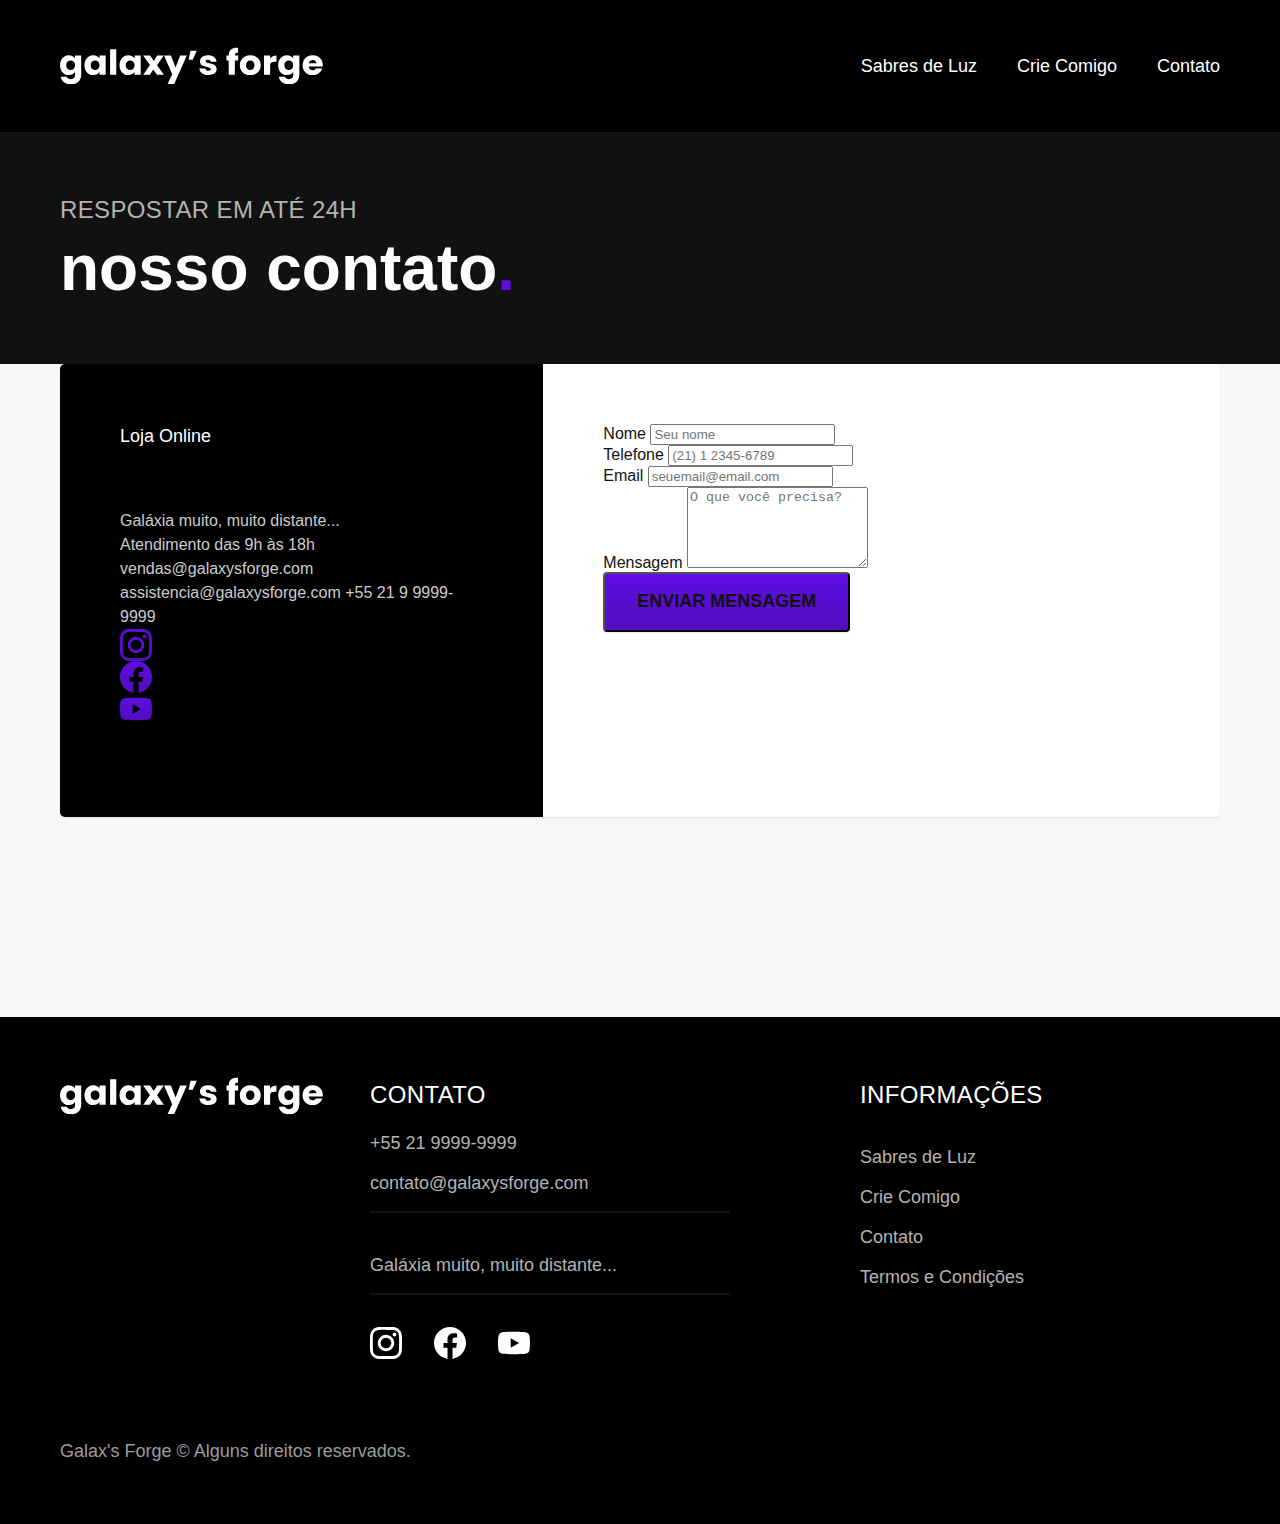
==== contato.html @ 6d7827a6 "contato" ====
<!DOCTYPE html>
<html lang="pt-br">
<head>
    <meta charset="UTF-8">
    <meta name="viewport" content="width=device-width, initial-scale=1.0">
    <meta name="description" content="Termos e Condições">
    <title>Contato | Galaxy's Forge</title>
    <link rel="icon" href="favicon-galaxysforge.svg" type="image/x-icon">
    <link rel="stylesheet" href="css/style.css">
</head>
<body id="contato"> 
    <header class="header-bg">
        <div class="header container">
            <a href="./"><img src="galaxysforge.svg" alt="Galaxy's Forge"></a>

            <nav aria-label="primária">
                <ul class="header-menu font-1-m cor-0">
                    <li><a href="./sabresdeluz.html">Sabres de Luz</a></li>
                    <li><a href="./criecomigo.html">Crie Comigo</a></li>
                    <li><a href="./contato.html">Contato</a></li>
                </ul>
            </nav>
        </div>
    </header>

    <main>
        <div class="titulo-bg">
            <div class="titulo container">
                <p class="font-2-l-b cor-5">Respostar em até 24H</p>
                <h1 class="font-1-xxl cor-0">nosso contato<span class="cor-p1">.</span></h1>
            </div>
        </div>

        <div class="contato container">
            <section class="contato-dados" aria-label="Endereço">
                <h2 class="font-1-m cor-0">Loja Online</h2>
                <div class="contato-endereco font-2-s cor-4">
                    <p>Galáxia muito, muito distante...</p>
                    <p>Atendimento das 9h às 18h</p>
                    <adress class="contato-meios font-2-s cor-4">
                        <a href="mailto:vendas@galaxysforge.com">vendas@galaxysforge.com</a>
                        <a href="mailto:assistencia@galaxysforge.com">assistencia@galaxysforge.com</a>
                        <a href="tel:+5555219 99999999">+55 21 9 9999-9999</a>
                    </adress>
                    <div class="contato-redes">
                        <a href="./">
                            <img src="icones/social/otimizado/instagram-p.svg" alt="">
                        </a>
                        <a href="./">
                            <img src="icones/social/otimizado/facebook-p.svg" alt="">
                        </a>
                        <a href="./">
                            <img src="icones/social/otimizado/youtube-p.svg" alt="">
                        </a>
                    </div>
                </div>
            </section>
            <section class="contato-formulario" aria-label="Formulário">
                <form class="form" action="./contato.html">
                    <div>
                        <label for="nome">Nome</label>
                        <input type="text" name="nome" id="nome" placeholder="Seu nome">
                    </div>
                    <div>
                        <label for="telefone">Telefone</label>
                        <input type="text" name="telefone" id="telefone" placeholder="(21) 1 2345-6789">
                    </div>
                    <div>
                        <label for="email">Email</label>
                        <input type="email" name="email" id="email" placeholder="seuemail@email.com">
                    </div>
                    <div>
                        <label for="mensagem">Mensagem</label>
                        <textarea rows="5" type="mensagem" name="mensagem" id="mensagem" placeholder="O que você precisa?"></textarea>
                    </div>
                    <button class="botao">Enviar Mensagem</button>
                </form>
            </section>
        </div>

    </main>

    <footer class="footer-bg">
        <div class="footer container">
            <img src="galaxysforge.svg" alt="Galaxy's Forge">
            <div class="footer-contato">
                <h3 class="font-2-l-b cor-0">Contato</h3>
                <ul class="font-2-m cor-5">
                    <li><a href="tel:+552199999999">+55 21 9999-9999</a></li>
                    <li class="linha"><a href="mailto:contato@galaxysforge.com">contato@galaxysforge.com</a></li>
                    <li class="linha">Galáxia muito, muito distante...</li>
                </ul>
                <div class="footer-redes">
                    <a href="./">
                        <img src="icones/social/otimizado/instagram.svg" alt="">
                    </a>
                    <a href="./">
                        <img src="icones/social/otimizado/facebook.svg" alt="">
                    </a>
                    <a href="./">
                        <img src="icones/social/otimizado/youtube.svg" alt="">
                    </a>
                </div>
            </div>
            <div class="footer-informacoes">
                <h2 class="font-2-l-b cor-0">Informações</h2>
                <nav>
                    <ul class="font-1-m cor-5">
                        <li><a href="./sabresdeluz.html">Sabres de Luz</a></li>
                        <li><a href="./criecomigo.html">Crie Comigo</a></li>
                        <li><a href="./contato.html">Contato</a></li>
                        <li><a href="./termos.html">Termos e Condições</a></li>    
                    </ul>  
                </nav>
            </div>
            <p class="footer-copy font-2-m cor-6">Galax's Forge © Alguns direitos reservados.</p>
        </div>
    </footer>
</body>
</html>
---- css/style.css ----
@import "/css/global/global.css";
@import "./utilidades/tipografia.css";
@import "./utilidades/cores.css";
@import "./global/header.css";
@import "./global/footer.css";


/* Utilidades */
@import "./utilidades/componentes.css";
@import "./utilidades/formulario.css";


/* Home */
@import "./home/introducao.css";
@import "./home/tecnologia.css";
@import "./home/depoimento.css";
@import "./home/criecomigo.css";

/* Sabres */
@import "./sabres/sabres-lista.css";
@import "./sabres/sabres.css";

/* Sabre Interna */
@import "./sabre/sabre.css";


/* Contato */
@import "./contato/contato.css";


/* Termos */
@import "./termos/termos.css";
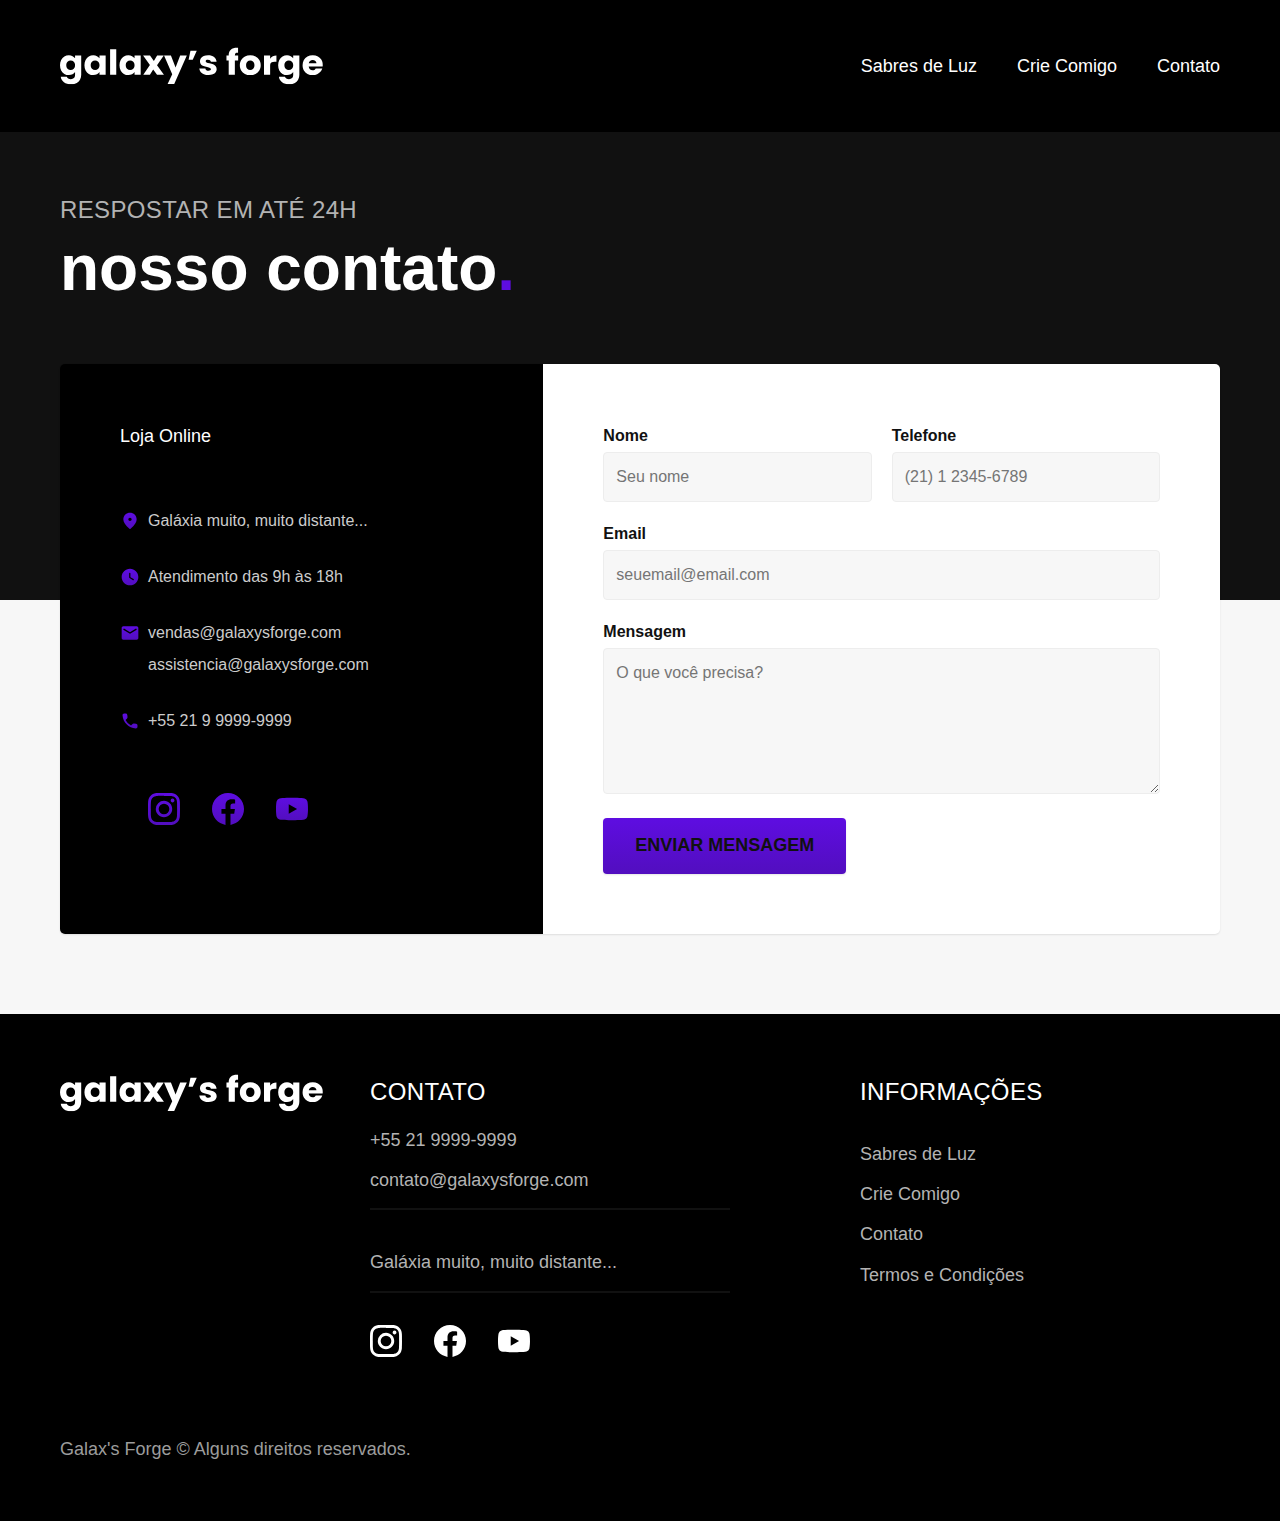
==== commit a366f6e0: "seção contato" ====
--- a/contato.html
+++ b/contato.html
@@ -36,23 +36,25 @@
                 <h2 class="font-1-m cor-0">Loja Online</h2>
                 <div class="contato-endereco font-2-s cor-4">
                     <p>Galáxia muito, muito distante...</p>
+                </div>
+                <div class="contato-horario font-2-s cor-4">
                     <p>Atendimento das 9h às 18h</p>
-                    <adress class="contato-meios font-2-s cor-4">
-                        <a href="mailto:vendas@galaxysforge.com">vendas@galaxysforge.com</a>
-                        <a href="mailto:assistencia@galaxysforge.com">assistencia@galaxysforge.com</a>
-                        <a href="tel:+5555219 99999999">+55 21 9 9999-9999</a>
-                    </adress>
-                    <div class="contato-redes">
-                        <a href="./">
-                            <img src="icones/social/otimizado/instagram-p.svg" alt="">
-                        </a>
-                        <a href="./">
-                            <img src="icones/social/otimizado/facebook-p.svg" alt="">
-                        </a>
-                        <a href="./">
-                            <img src="icones/social/otimizado/youtube-p.svg" alt="">
-                        </a>
-                    </div>
+                </div>
+                <adress class="contato-meios font-2-s cor-4">
+                    <a href="mailto:vendas@galaxysforge.com">vendas@galaxysforge.com</a>
+                    <a href="mailto:assistencia@galaxysforge.com">assistencia@galaxysforge.com</a>
+                    <a href="tel:+5555219 99999999">+55 21 9 9999-9999</a>
+                </adress>
+                <div class="contato-redes">
+                    <a href="./">
+                        <img src="icones/social/otimizado/instagram-p.svg" alt="">
+                    </a>
+                    <a href="./">
+                        <img src="icones/social/otimizado/facebook-p.svg" alt="">
+                    </a>
+                    <a href="./">
+                        <img src="icones/social/otimizado/youtube-p.svg" alt="">
+                    </a>
                 </div>
             </section>
             <section class="contato-formulario" aria-label="Formulário">
@@ -65,15 +67,15 @@
                         <label for="telefone">Telefone</label>
                         <input type="text" name="telefone" id="telefone" placeholder="(21) 1 2345-6789">
                     </div>
-                    <div>
+                    <div class="col-2">
                         <label for="email">Email</label>
                         <input type="email" name="email" id="email" placeholder="seuemail@email.com">
                     </div>
-                    <div>
+                    <div class="col-2">
                         <label for="mensagem">Mensagem</label>
                         <textarea rows="5" type="mensagem" name="mensagem" id="mensagem" placeholder="O que você precisa?"></textarea>
                     </div>
-                    <button class="botao">Enviar Mensagem</button>
+                    <button class="botao col-2">Enviar Mensagem</button>
                 </form>
             </section>
         </div>
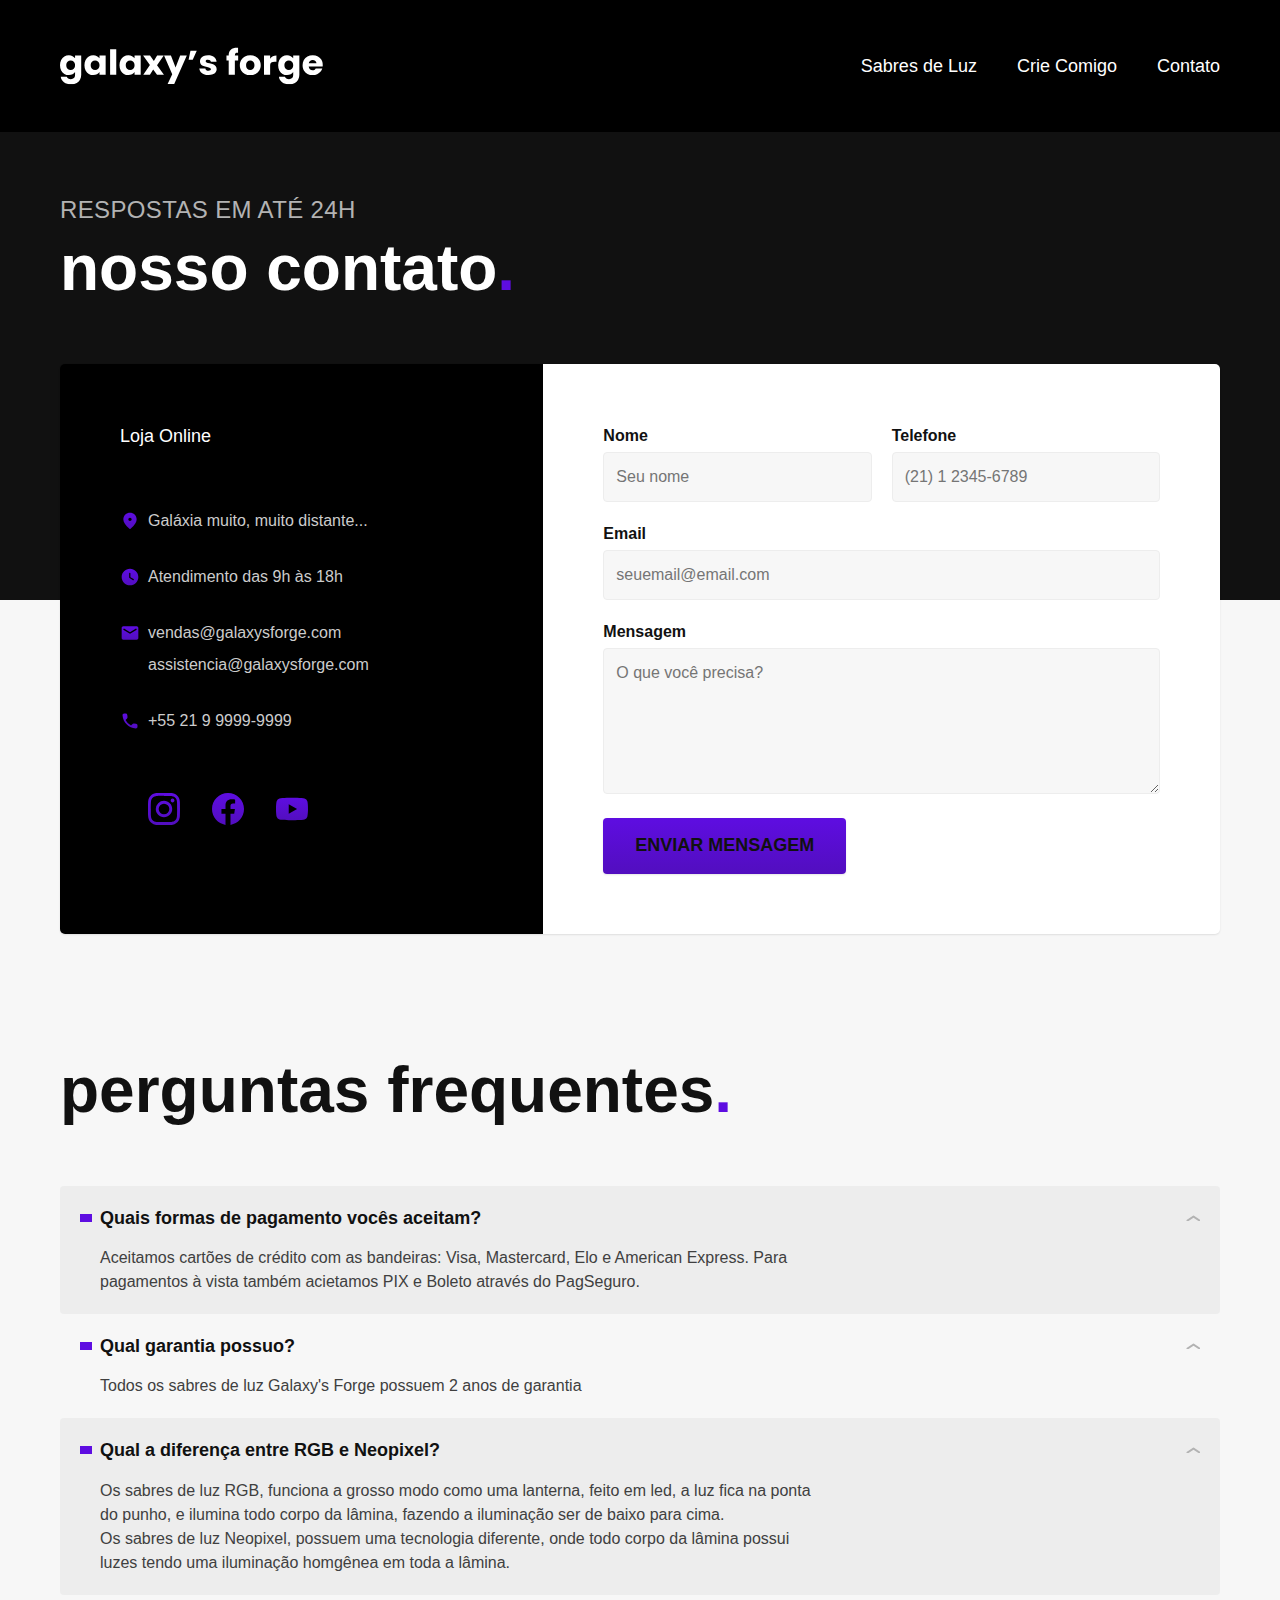
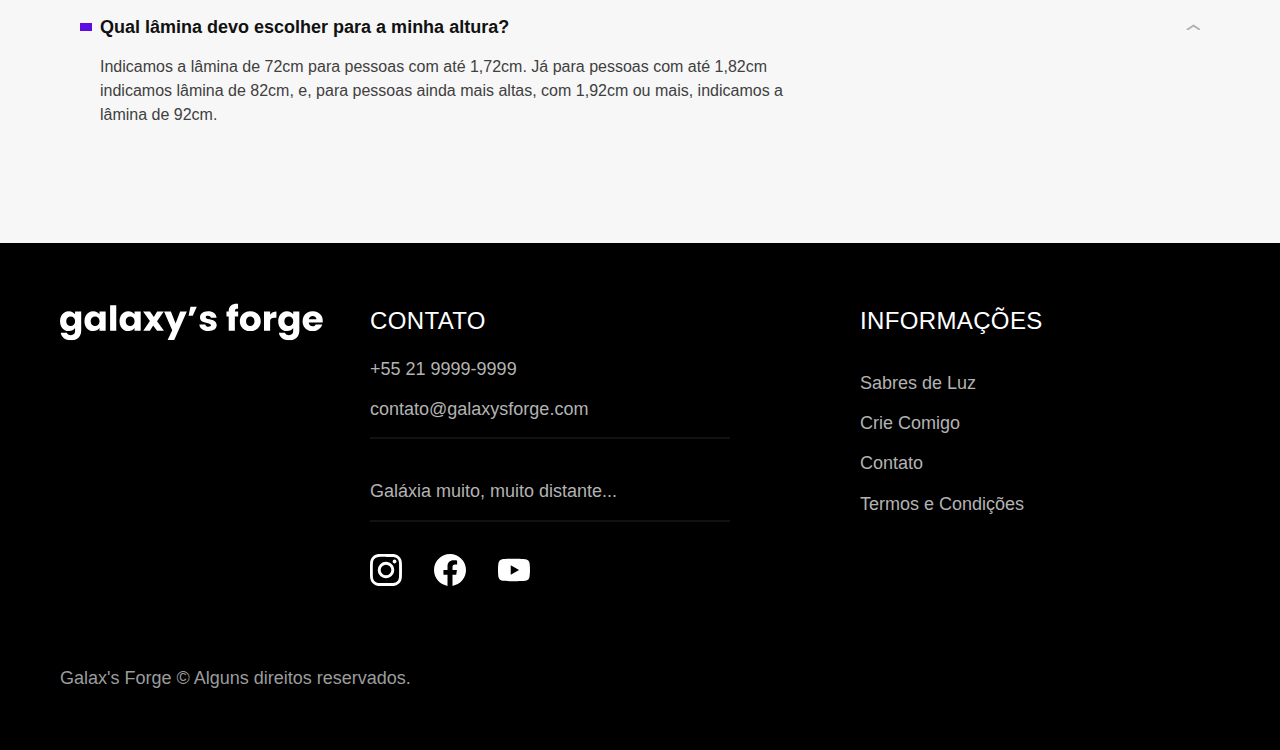
==== commit 73c4c065: "secao perguntas frequentes" ====
--- a/contato.html
+++ b/contato.html
@@ -26,7 +26,7 @@
     <main>
         <div class="titulo-bg">
             <div class="titulo container">
-                <p class="font-2-l-b cor-5">Respostar em até 24H</p>
+                <p class="font-2-l-b cor-5">Respostas em até 24H</p>
                 <h1 class="font-1-xxl cor-0">nosso contato<span class="cor-p1">.</span></h1>
             </div>
         </div>
@@ -80,6 +80,30 @@
             </section>
         </div>
 
+        <article class="perguntas container">
+            <h2 class="font-1-xxl cor-11">perguntas frequentes<span class="cor-p1">.</span></h2>
+
+            <dl>
+                <div>
+                    <dt class="font-1-m-b">Quais formas de pagamento vocês aceitam?</dt>
+                    <dd class="font-2-s cor-9">Aceitamos cartões de crédito com as bandeiras: Visa, Mastercard, Elo e American Express. Para pagamentos à vista também acietamos PIX e Boleto através do PagSeguro.</dd>
+                </div>
+                <div>
+                    <dt class="font-1-m-b">Qual garantia possuo?</dt>
+                    <dd class="font-2-s cor-9">Todos os sabres de luz Galaxy's Forge possuem 2 anos de garantia</dd>
+                </div>
+                <div>
+                    <dt class="font-1-m-b">Qual a diferença entre RGB e Neopixel?</dt>
+                    <dd class="font-2-s cor-9">Os sabres de luz RGB, funciona a grosso modo como uma lanterna, feito em led, a luz fica na ponta do punho, e ilumina todo corpo da lâmina, fazendo a iluminação ser de baixo para cima. <br>
+                    Os sabres de luz Neopixel,  possuem uma tecnologia diferente, onde todo corpo da lâmina possui luzes tendo uma iluminação homgênea em toda a lâmina.</dd>
+                </div>
+                <div>
+                    <dt class="font-1-m-b">Qual lâmina devo escolher para a minha altura?</dt>
+                    <dd class="font-2-s cor-9">Indicamos a lâmina de 72cm para pessoas com até 1,72cm. Já para pessoas com até 1,82cm indicamos lâmina de 82cm, e, para pessoas ainda mais altas, com 1,92cm ou mais, indicamos a lâmina de 92cm.</dd>
+                </div>
+            </dl>
+        </article>
+
     </main>
 
     <footer class="footer-bg">
--- a/css/style.css
+++ b/css/style.css
@@ -23,9 +23,17 @@
 /* Sabre Interna */
 @import "./sabre/sabre.css";
 
+/* Crie Comigo */
+@import "./criecomigo/criecomigo-interna.css";
+@import "./criecomigo/criecomigo-form.css";
 
 /* Contato */
 @import "./contato/contato.css";
+@import "./contato/perguntas.css";
+
+
+/* Orçamentos */
+@import "./orcamento/orcamento.css";
 
 
 /* Termos */
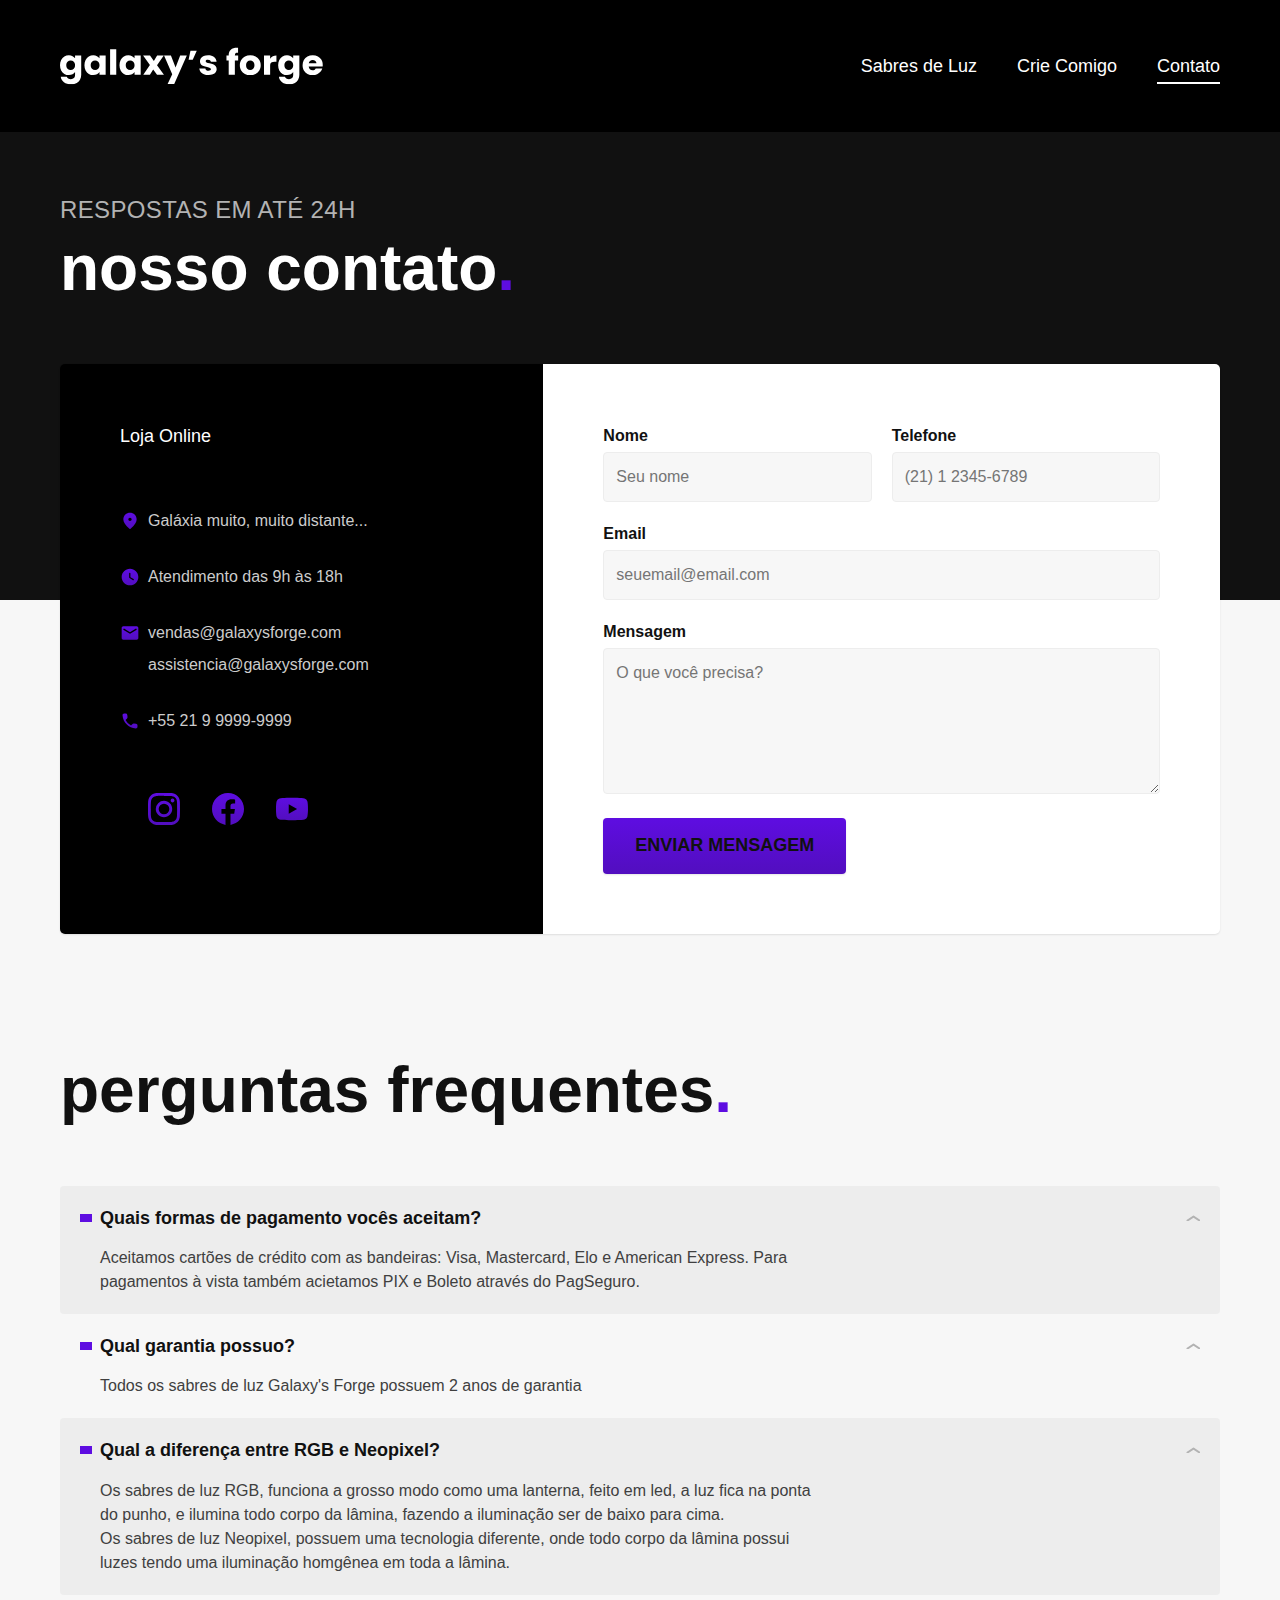
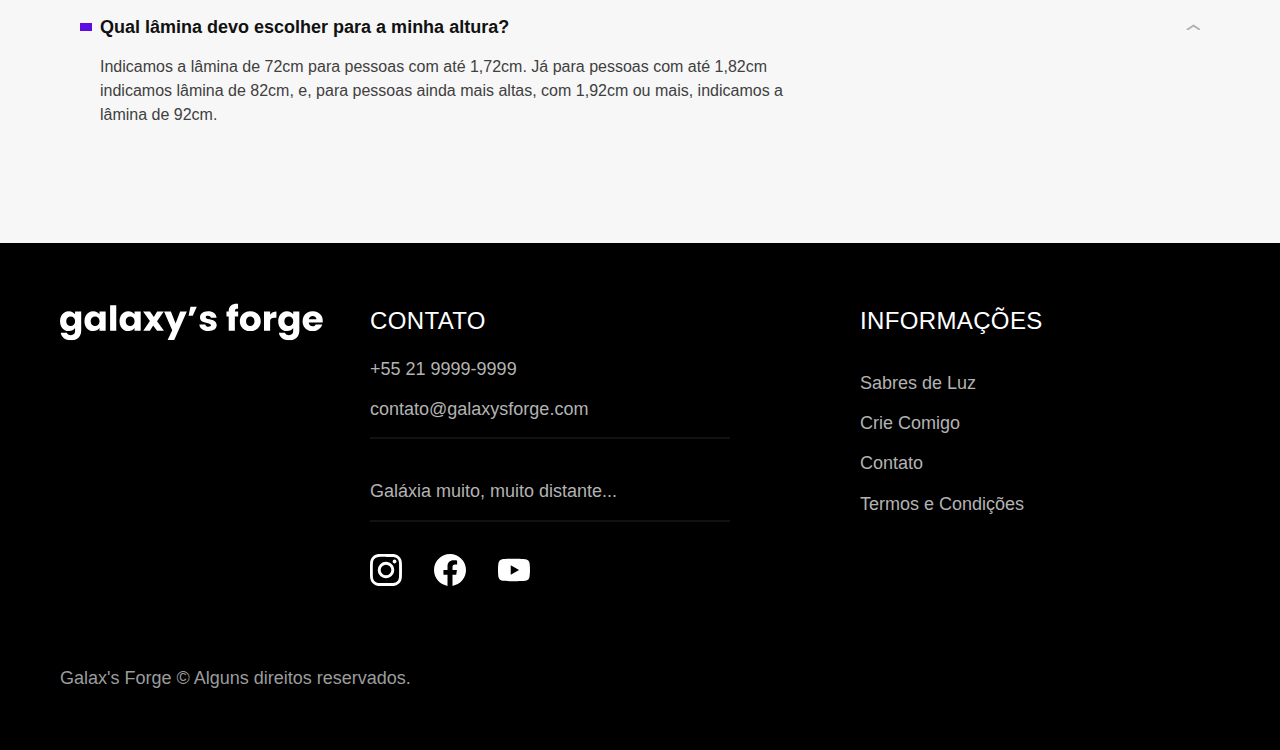
==== commit 163f1a0c: "att" ====
--- a/contato.html
+++ b/contato.html
@@ -6,6 +6,7 @@
     <meta name="description" content="Termos e Condições">
     <title>Contato | Galaxy's Forge</title>
     <link rel="icon" href="favicon-galaxysforge.svg" type="image/x-icon">
+    <link rel="preload" href="css/style.css" as="style">
     <link rel="stylesheet" href="css/style.css">
 </head>
 <body id="contato"> 
@@ -142,5 +143,7 @@
             <p class="footer-copy font-2-m cor-6">Galax's Forge © Alguns direitos reservados.</p>
         </div>
     </footer>
+    
+    <script src="js/script.js"></script>
 </body>
 </html>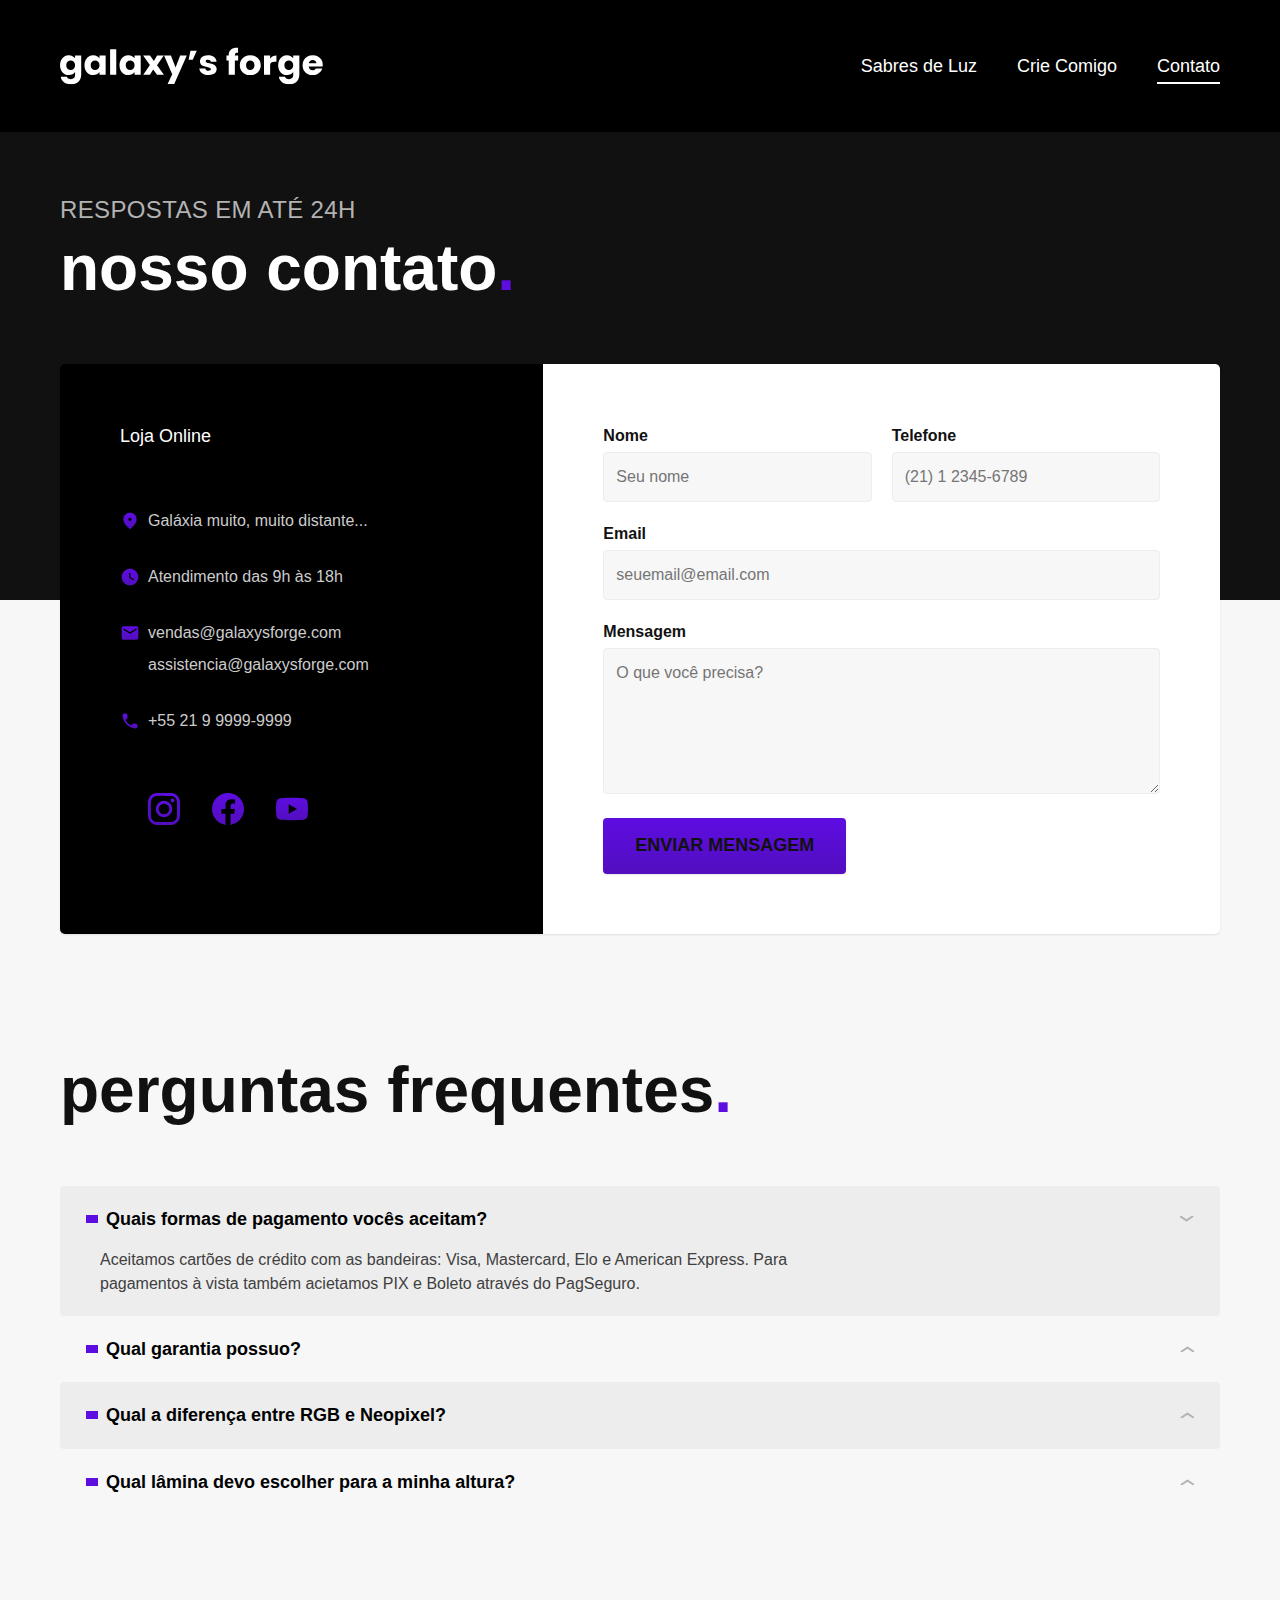
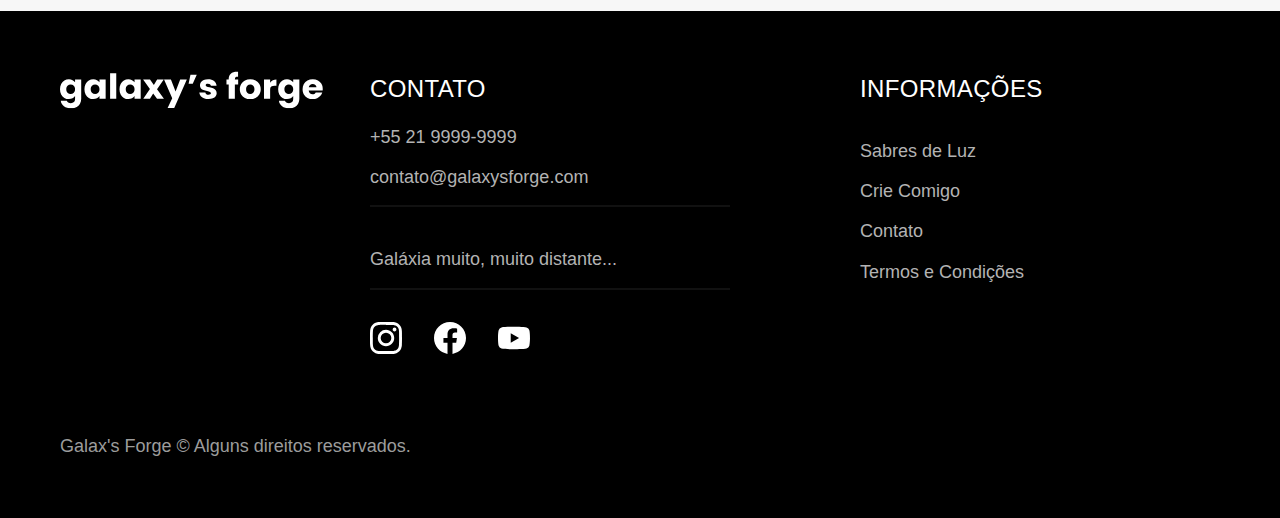
==== commit 652dc61b: "att" ====
--- a/contato.html
+++ b/contato.html
@@ -86,21 +86,21 @@
 
             <dl>
                 <div>
-                    <dt class="font-1-m-b">Quais formas de pagamento vocês aceitam?</dt>
-                    <dd class="font-2-s cor-9">Aceitamos cartões de crédito com as bandeiras: Visa, Mastercard, Elo e American Express. Para pagamentos à vista também acietamos PIX e Boleto através do PagSeguro.</dd>
+                    <dt ><button class="font-1-m-b" aria-controls="pergunta1" aria-expanded="true">Quais formas de pagamento vocês aceitam?</button></dt>
+                    <dd id="pergunta1" class="font-2-s cor-9 ativa">Aceitamos cartões de crédito com as bandeiras: Visa, Mastercard, Elo e American Express. Para pagamentos à vista também acietamos PIX e Boleto através do PagSeguro.</dd>
                 </div>
                 <div>
-                    <dt class="font-1-m-b">Qual garantia possuo?</dt>
-                    <dd class="font-2-s cor-9">Todos os sabres de luz Galaxy's Forge possuem 2 anos de garantia</dd>
+                    <dt><button class="font-1-m-b" aria-controls="pergunta2" aria-expanded="false">Qual garantia possuo?</button></dt>
+                    <dd id="pergunta2" class="font-2-s cor-9">Todos os sabres de luz Galaxy's Forge possuem 2 anos de garantia</dd>
                 </div>
                 <div>
-                    <dt class="font-1-m-b">Qual a diferença entre RGB e Neopixel?</dt>
-                    <dd class="font-2-s cor-9">Os sabres de luz RGB, funciona a grosso modo como uma lanterna, feito em led, a luz fica na ponta do punho, e ilumina todo corpo da lâmina, fazendo a iluminação ser de baixo para cima. <br>
+                    <dt><button class="font-1-m-b" aria-controls="pergunta3" aria-expanded="false">Qual a diferença entre RGB e Neopixel?</button></dt>
+                    <dd id="pergunta3" class="font-2-s cor-9">Os sabres de luz RGB, funciona a grosso modo como uma lanterna, feito em led, a luz fica na ponta do punho, e ilumina todo corpo da lâmina, fazendo a iluminação ser de baixo para cima. <br>
                     Os sabres de luz Neopixel,  possuem uma tecnologia diferente, onde todo corpo da lâmina possui luzes tendo uma iluminação homgênea em toda a lâmina.</dd>
                 </div>
                 <div>
-                    <dt class="font-1-m-b">Qual lâmina devo escolher para a minha altura?</dt>
-                    <dd class="font-2-s cor-9">Indicamos a lâmina de 72cm para pessoas com até 1,72cm. Já para pessoas com até 1,82cm indicamos lâmina de 82cm, e, para pessoas ainda mais altas, com 1,92cm ou mais, indicamos a lâmina de 92cm.</dd>
+                    <dt><button class="font-1-m-b" aria-controls="pergunta4" aria-expanded="false">Qual lâmina devo escolher para a minha altura?</button></dt>
+                    <dd id="pergunta4" class="font-2-s cor-9">Indicamos a lâmina de 72cm para pessoas com até 1,72cm. Já para pessoas com até 1,82cm indicamos lâmina de 82cm, e, para pessoas ainda mais altas, com 1,92cm ou mais, indicamos a lâmina de 92cm.</dd>
                 </div>
             </dl>
         </article>
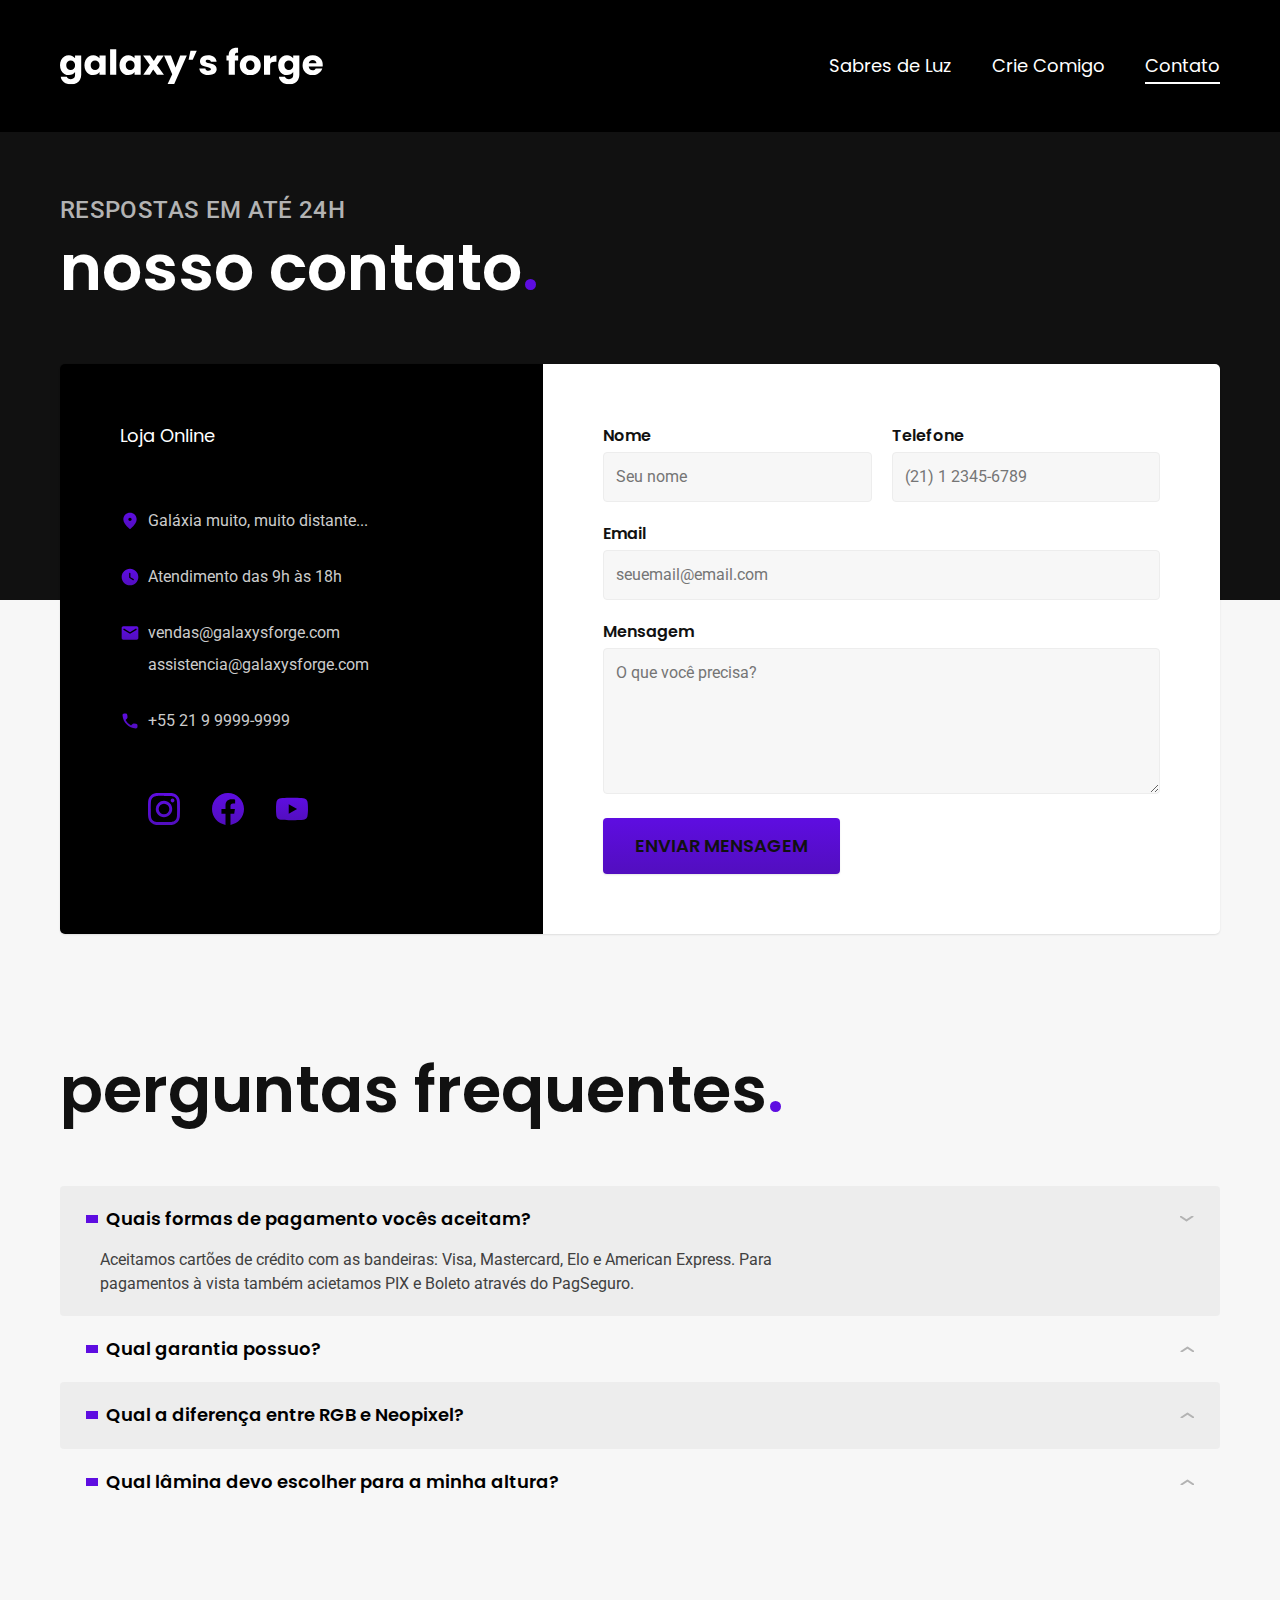
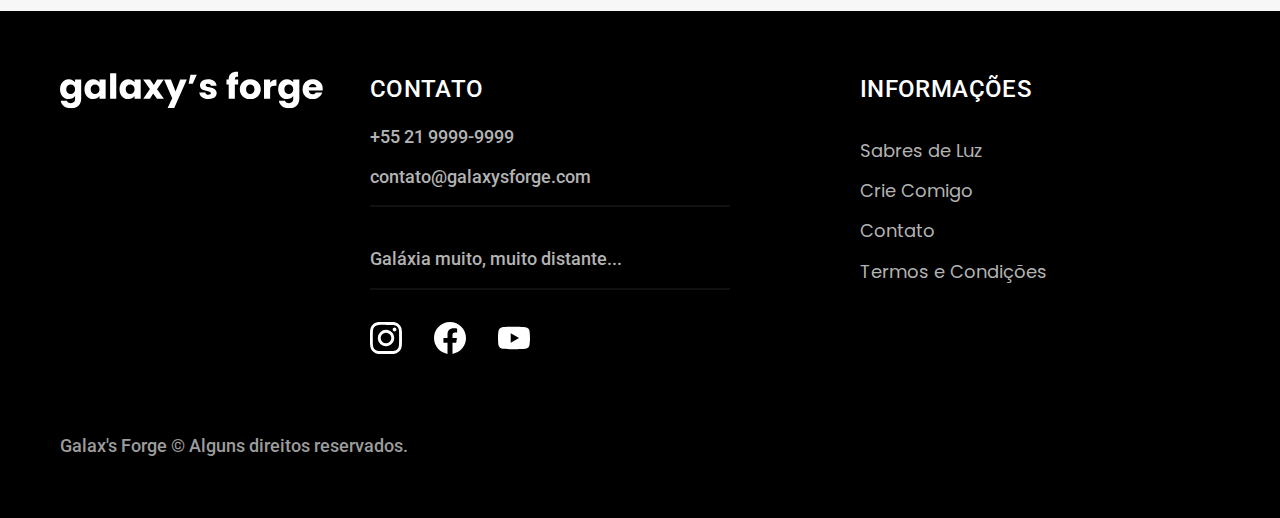
==== commit a256f221: "att" ====
--- a/contato.html
+++ b/contato.html
@@ -6,8 +6,16 @@
     <meta name="description" content="Termos e Condições">
     <title>Contato | Galaxy's Forge</title>
     <link rel="icon" href="favicon-galaxysforge.svg" type="image/x-icon">
+    <link rel="icon" href="./favicon-galaxysforge.svg" type="image/svg+xml">
     <link rel="preload" href="css/style.css" as="style">
     <link rel="stylesheet" href="css/style.css">
+
+ 
+    <script>document.documentElement.classList.add('js')</script>
+
+    <link rel="preconnect" href="https://fonts.googleapis.com">
+    <link rel="preconnect" href="https://fonts.gstatic.com" crossorigin>
+    <link href="https://fonts.googleapis.com/css2?family=Merriweather:ital,wght@1,900&family=Poppins:wght@400;600&family=Roboto:wght@400;500&display=swap" rel="stylesheet">
 </head>
 <body id="contato"> 
     <header class="header-bg">
--- a/css/style.css
+++ b/css/style.css
@@ -1,6 +1,7 @@
 @import "/css/global/global.css";
 @import "./utilidades/tipografia.css";
 @import "./utilidades/cores.css";
+@import "./utilidades/animacao.css";
 @import "./global/header.css";
 @import "./global/footer.css";
 
@@ -16,16 +17,20 @@
 @import "./home/depoimento.css";
 @import "./home/criecomigo.css";
 
+
 /* Sabres */
 @import "./sabres/sabres-lista.css";
 @import "./sabres/sabres.css";
 
+
 /* Sabre Interna */
 @import "./sabre/sabre.css";
+
 
 /* Crie Comigo */
 @import "./criecomigo/criecomigo-interna.css";
 @import "./criecomigo/criecomigo-form.css";
+
 
 /* Contato */
 @import "./contato/contato.css";
@@ -37,10 +42,4 @@
 
 
 /* Termos */
-@import "./termos/termos.css";
-
-
-
-
-
-
+@import "./termos/termos.css";--- a/css/style.css
+++ b/css/style.css
@@ -1,6 +1,7 @@
 @import "/css/global/global.css";
 @import "./utilidades/tipografia.css";
 @import "./utilidades/cores.css";
+@import "./utilidades/animacao.css";
 @import "./global/header.css";
 @import "./global/footer.css";
 
@@ -16,16 +17,20 @@
 @import "./home/depoimento.css";
 @import "./home/criecomigo.css";
 
+
 /* Sabres */
 @import "./sabres/sabres-lista.css";
 @import "./sabres/sabres.css";
 
+
 /* Sabre Interna */
 @import "./sabre/sabre.css";
+
 
 /* Crie Comigo */
 @import "./criecomigo/criecomigo-interna.css";
 @import "./criecomigo/criecomigo-form.css";
+
 
 /* Contato */
 @import "./contato/contato.css";
@@ -37,10 +42,4 @@
 
 
 /* Termos */
-@import "./termos/termos.css";
-
-
-
-
-
-
+@import "./termos/termos.css";